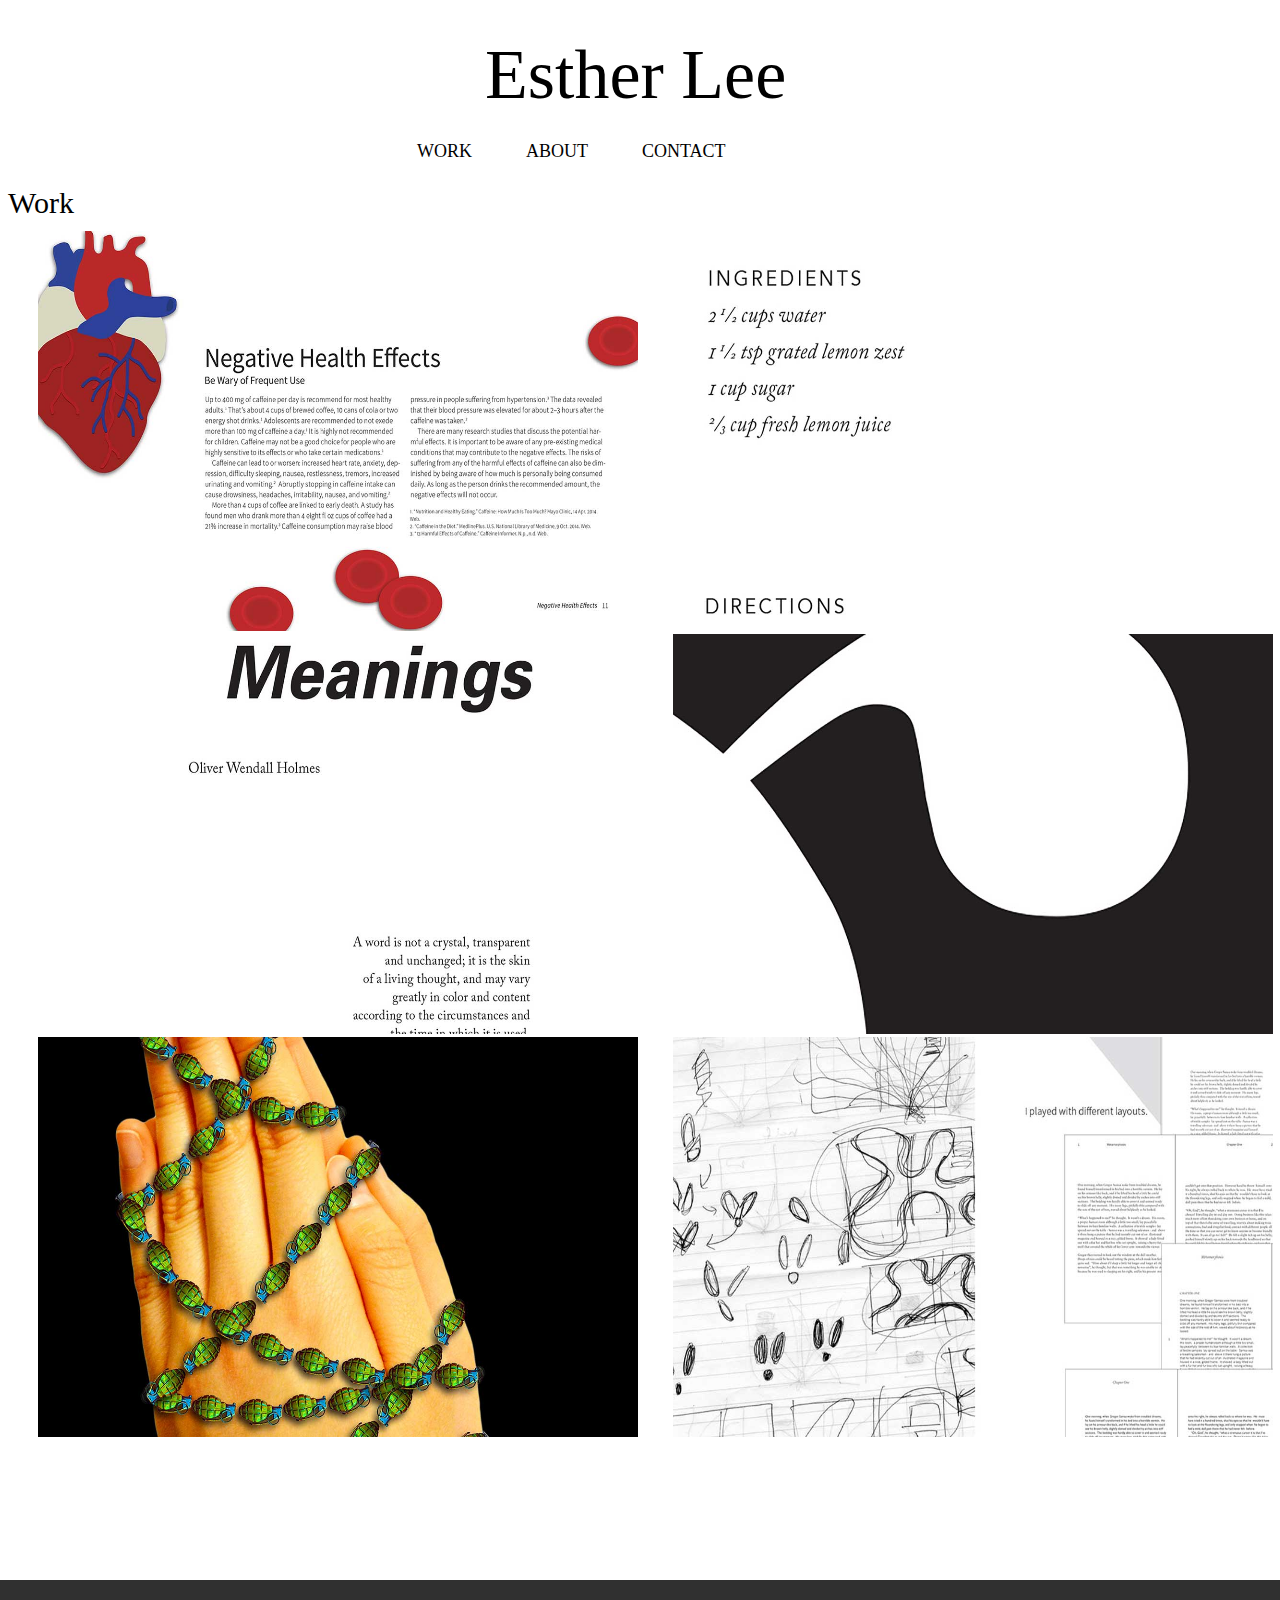
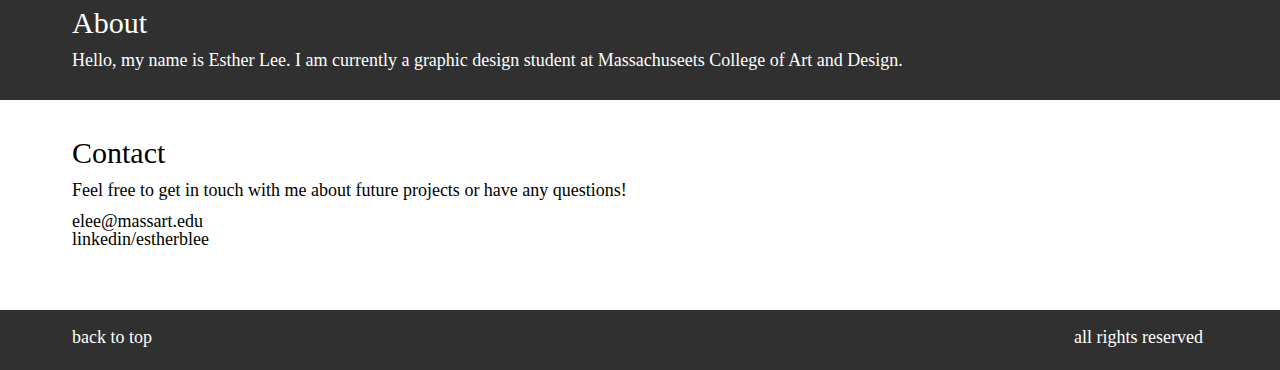
==== final/index.html @ a5c0fff5 "smooth scroll" ====
<!DOCTYPE html>
<html>
  <head>
      <title>Esther Lee</title>
      <link rel="stylesheet" type='text/css' href="style.css" />

<script src="smooth/lib/jquery/jquery.js"></script>
<script src="smooth/src/jquery.smooth-scroll.js"></script>

  <script>
    $(document).ready(function() {

      $('ul.mainnav a').smoothScroll();

      $('p.subnav a').click(function(event) {
        event.preventDefault();
        var link = this;
        $.smoothScroll({
          scrollTarget: link.hash
        });
      });

      $('#change-speed').on('click', function() {
        var $p1 = $('ul.mainnav a').first(),
            p1Opts = $p1.smoothScroll('options') || {};

        p1Opts.speed = p1Opts.speed === 1400 ? 400 : 1400;
        $p1.smoothScroll('options', p1Opts);
      });

      $('button.scrollsomething').click(function() {
        $.smoothScroll({
          scrollElement: $('div.scrollme'),
          scrollTarget: '#findme'
        });
        return false;
      });
      $('button.scrollhorz').click(function() {
        $.smoothScroll({
          direction: 'left',
          scrollElement: $('div.scrollme'),
          scrollTarget: '.horiz'
        });
        return false;
      });

    });

  </script>

  </head>
  <body>
	  <header>
		  Esther Lee
	  </header>
		  

	<div id="menu">
		<nav>
 	   		<ul class="mainnav">
   		 		<li><a href="#work">work</a></li>
    			<li><a href="#about">about</a></li>
   			 	<li><a href="#contact">contact</a></li>
 		    </ul>
	    </nav>
	</div>
	
	<div id="work">
       <h1>
  			Work
   	   </h1>
	  	 <p>
	   		 <img src="work/booklet.jpg" alt="booklet">
			 <img src="work/recipe.jpg" alt="recipe">
	   		 <img src="work/hierarchy.jpg" alt="hierarchy">
			 <img src="work/letterform.jpg" alt="letterform">
	   		 <img src="work/opposites.jpg" alt="opposites">
			 <img src="work/process.jpg" alt="process">
	   	 </p>
	</div>

	<div id="about">
	  <div id="aboutstuff">
       <h1>
 			About
  	   </h1>
  	  		<p>Hello, my name is Esther Lee. I am currently a graphic design student at Massachuseets College of Art and Design. 
  		   </p>
      </div>   
	</div>


    
	<div id="contact">
		<div id="contactstuff">
			<h1> Contact </h1>
				<p>Feel free to get in touch with me about future projects or have any questions! </p>
				<p>  <a href="mailto:elee@massart.edu">elee@massart.edu</a> <br>
				 <a href="http://www.linkedin.com/in/estherblee">linkedin/estherblee</a>
				</p>
		</div>		
	</div>
		

	

<footer>
	<div id="top">
		<p>back to top</p>
	</div>
	<div id="rights">
		<p>all rights reserved</p>
	</div>
</footer>

  </body>
</html>
---- final/style.css ----
/* Meyer Reset */
/* http://meyerweb.com/eric/tools/css/reset/ 
   v2.0 | 20110126
   License: none (public domain)
*/

html, body, div, span, applet, object, iframe,
h1, h2, h3, h4, h5, h6, p, blockquote, pre,
a, abbr, acronym, address, big, cite, code,
del, dfn, em, img, ins, kbd, q, s, samp,
small, strike, strong, sub, sup, tt, var,
b, u, i, center,
dl, dt, dd, ol, ul, li,
fieldset, form, label, legend,
table, caption, tbody, tfoot, thead, tr, th, td,
article, aside, canvas, details, embed, 
figure, figcaption, footer, header, hgroup, 
menu, nav, output, ruby, section, summary,
time, mark, audio, video {
	margin: 0;
	padding: 0;
	border: 0;
	font-size: 100%;
	font: inherit;
	vertical-align: baseline;
}
/* HTML5 display-role reset for older browsers */
article, aside, details, figcaption, figure, 
footer, header, hgroup, menu, nav, section {
	display: block;
}
body {
	line-height: 1;
}
ol, ul {
	list-style: none;
}
blockquote, q {
	quotes: none;
}
blockquote:before, blockquote:after,
q:before, q:after {
	content: '';
	content: none;
}
table {
	border-collapse: collapse;
	border-spacing: 0;
}

/* -----------------END RESET---------------- */








body {
	width:100%;
}

header {
	width:310px;
    margin:0 auto;
	padding:40px 10px 10px 10px;
	font-size:70px;

}

nav {
    margin:0 auto;	
    padding:10px;
	height:40px;   
	width:500px;

	
}



#menu li {
    float:left;
    margin-left:20px;
	margin-right:20px;
	margin-top:5px;
	margin-bottom:5px;
    padding:7px;
    text-transform:uppercase;
    font-size:18px;

}  

#menu li:hover {  
    border: 1px solid #E0E0E0;  
    background: #F4F4F4;  

}

a {
	text-decoration: none;	
	color:#000000;
}


#work {
	overflow:hidden;
	width: 1300px;
	height:1400px;
	display:block;
    margin:0 auto;

}


#work img {
	width: 600px;
	height: 400px;
	margin-left:30px;
}

img:hover {
    opacity: .5;
}

#about {
	width:100%;
	height:110px;
	padding:5px;
	background-color:#303030;
	color:white;
}

#aboutstuff {
	position:absolute;
	top:1600px;
	left:5%;
}

#contact {
	padding:5px;
	width:100%;
	height:200px;
}

#contactstuff {
	position:absolute;
	top:1730px;
	left:5%;
}

h1 {
	font-size:30px;
	margin:3px;
	padding:5px;
}

p {
	margin:3px;
	padding:5px;
	font-size:18px;
}

footer {
	width: 100%;
	height:50px;
	padding:5px;
	background-color:#303030;
	color:white;
	font-size:14px;
}

#top {
	height:35px;
	width:100px;
	position:absolute;
	top:1920px;
	left:5%;
	
}

#rights {
	height:35px;
	width:150px;
	position:absolute;
	top:1920px;
	right:5%;
	
}
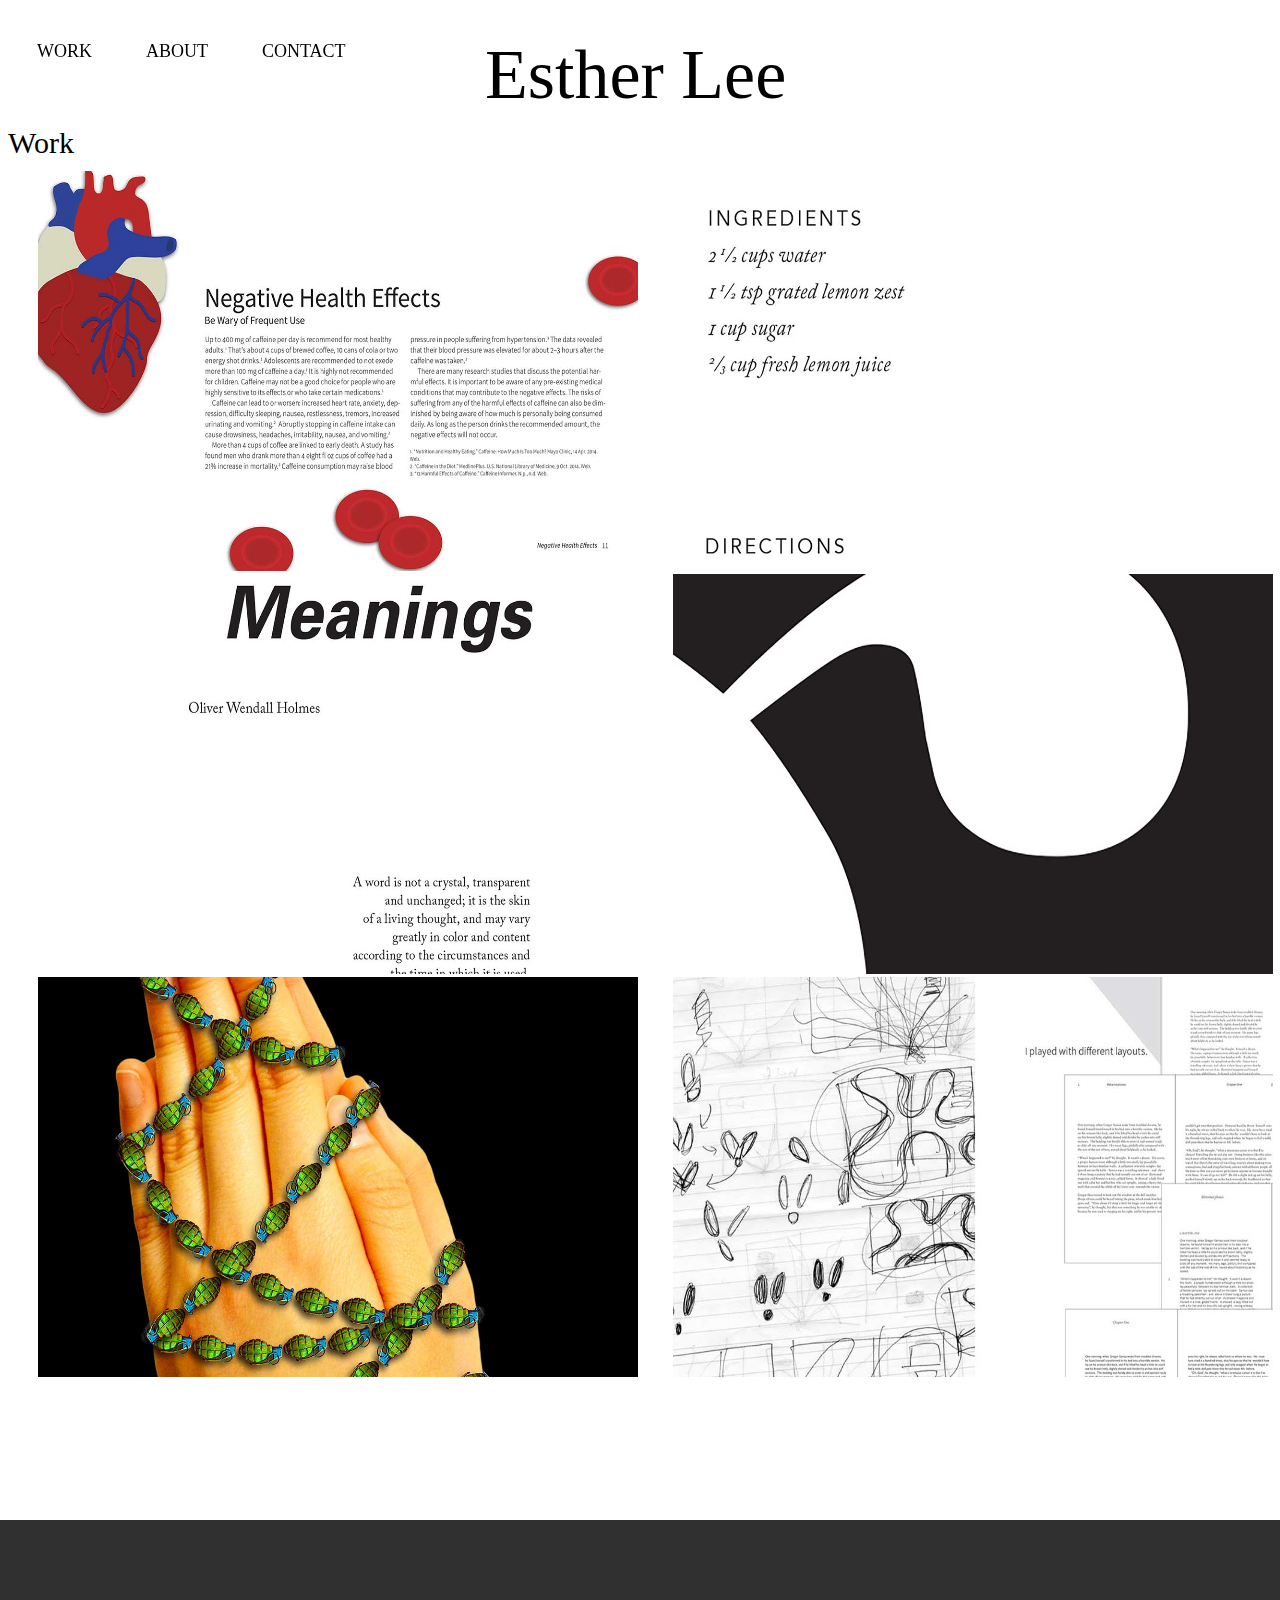
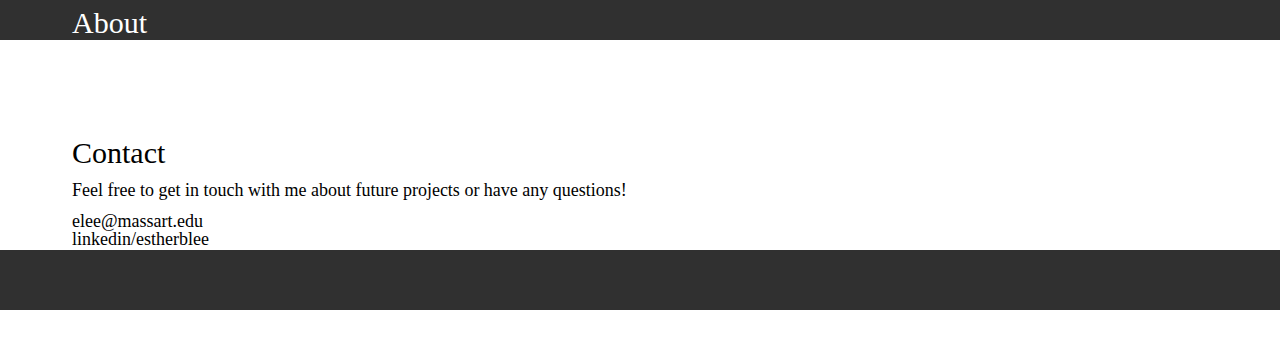
==== commit beebd5f7: "nav" ====
--- a/final/index.html
+++ b/final/index.html
@@ -105,11 +105,8 @@
 	
 
 <footer>
-	<div id="top">
-		<p>back to top</p>
-	</div>
 	<div id="rights">
-		<p>all rights reserved</p>
+		<p> &#0169; Esther Lee 2014 | All Rights Reserved</p>
 	</div>
 </footer>
 
--- a/final/style.css
+++ b/final/style.css
@@ -72,6 +72,8 @@
 }
 
 nav {
+	position:fixed;
+	top:20px;
     margin:0 auto;	
     padding:10px;
 	height:40px;   
@@ -80,9 +82,17 @@
 	
 }
 
+#menu:hover {  
+    border: 1px solid #E0E0E0;  
+    background: #F4F4F4;  
 
+}
 
-#menu li {
+ul{
+    margin:0 auto;
+}
+
+li {
     float:left;
     margin-left:20px;
 	margin-right:20px;
@@ -91,6 +101,7 @@
     padding:7px;
     text-transform:uppercase;
     font-size:18px;
+
 
 }  
 
@@ -170,24 +181,16 @@
 	padding:5px;
 	background-color:#303030;
 	color:white;
-	font-size:14px;
 }
 
-#top {
+
+#rights {
 	height:35px;
-	width:100px;
+	width:350px;
 	position:absolute;
 	top:1920px;
 	left:5%;
+	font-size:9px;
 	
 }
 
-#rights {
-	height:35px;
-	width:150px;
-	position:absolute;
-	top:1920px;
-	right:5%;
-	
-}
-
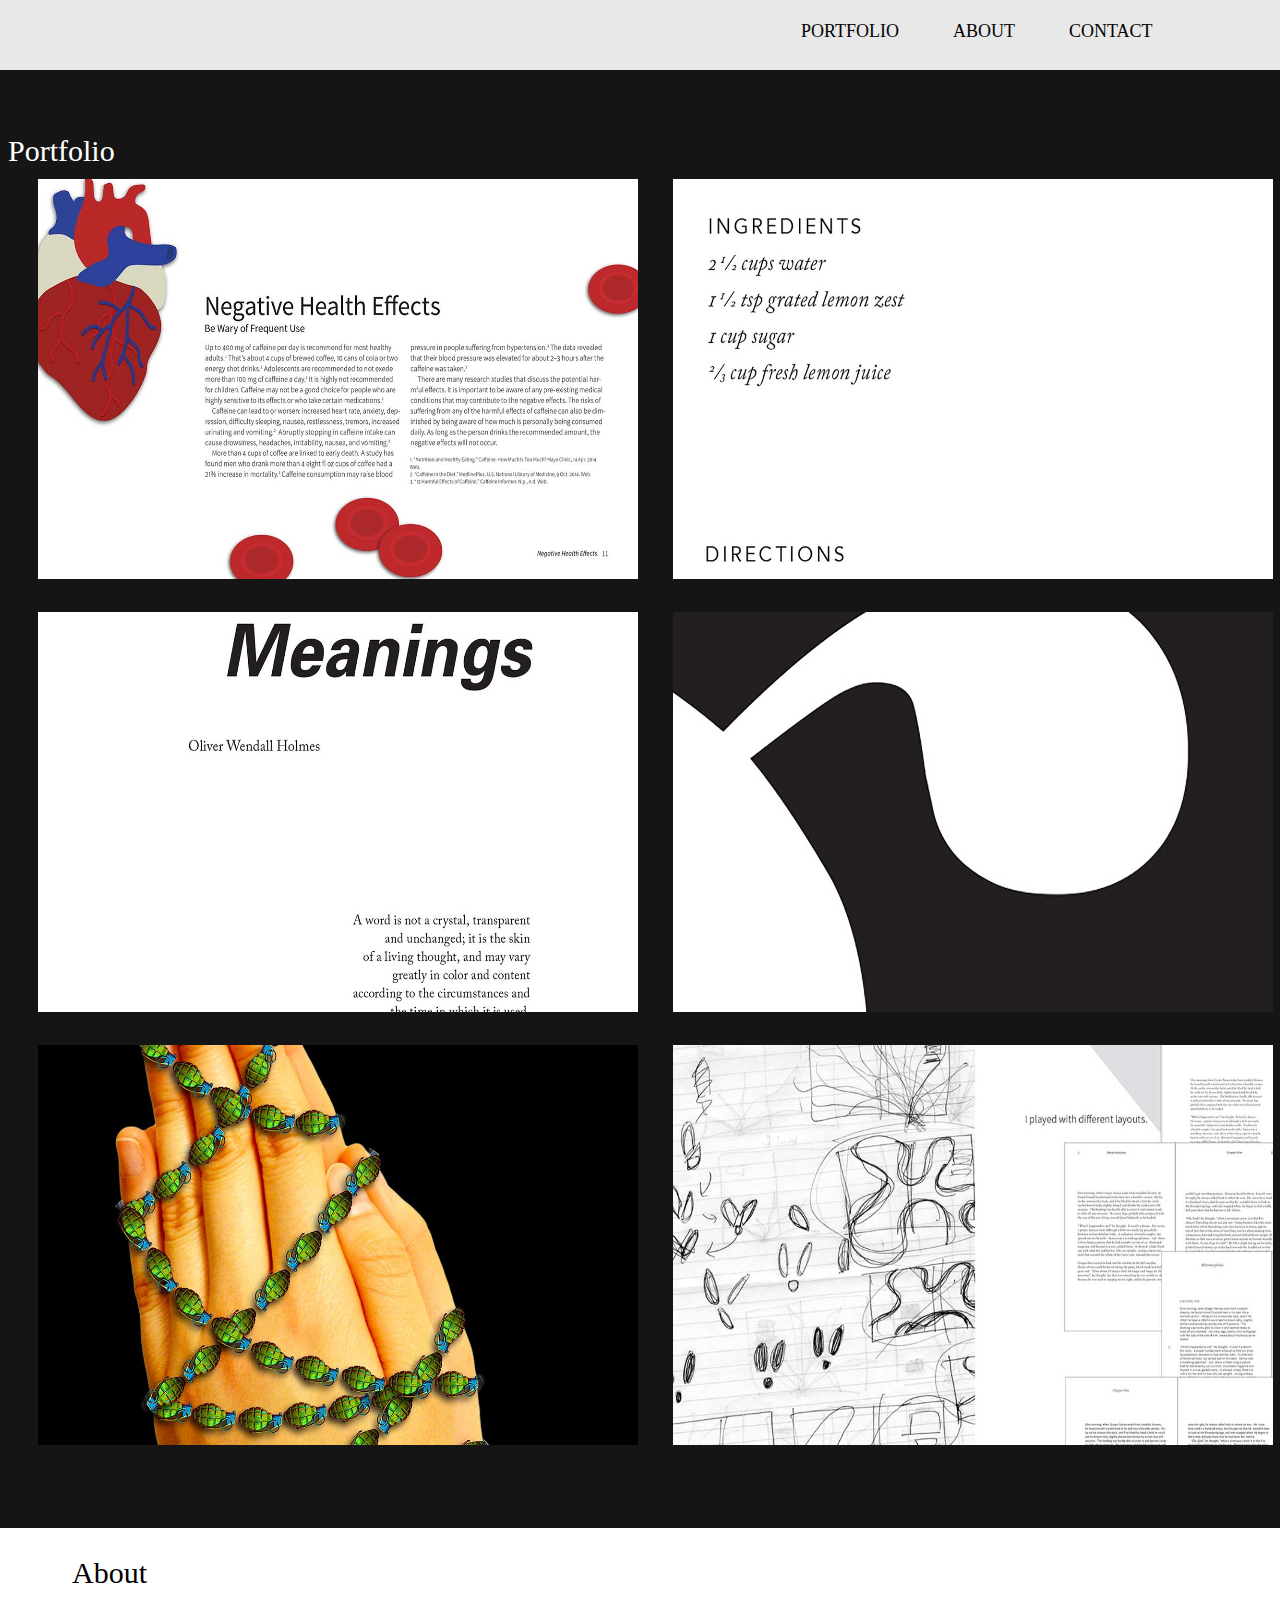
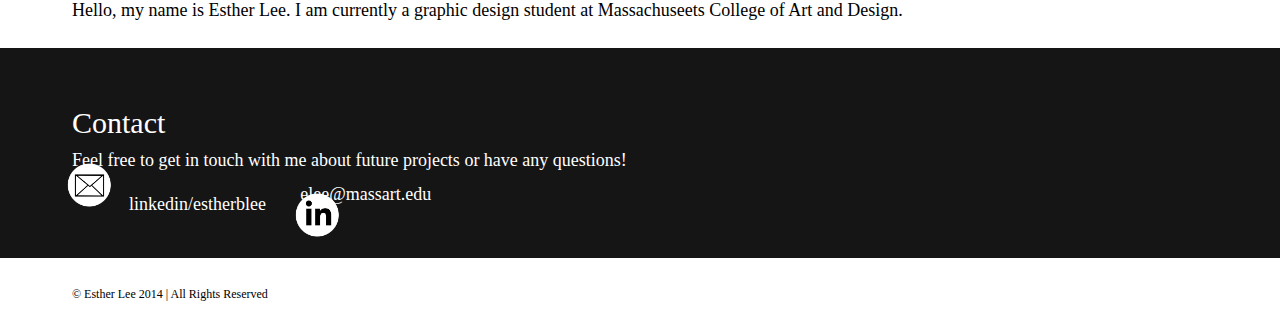
==== commit 7d215ad6: "hover js" ====
--- a/final/index.html
+++ b/final/index.html
@@ -48,36 +48,40 @@
 
   </script>
 
+
+<script src="hover/js/modernizr.custom.js"></script>
+<script src="hover/js/toucheffects.js"></script>
+
+
   </head>
   <body>
-	  <header>
-		  Esther Lee
-	  </header>
 		  
 
 	<div id="menu">
 		<nav>
  	   		<ul class="mainnav">
-   		 		<li><a href="#work">work</a></li>
+   		 		<li><a href="#work">portfolio</a></li>
     			<li><a href="#about">about</a></li>
-   			 	<li><a href="#contact">contact</a></li>
+   		 		<li><a href="#contact">contact</a></li>
  		    </ul>
 	    </nav>
 	</div>
-	
-	<div id="work">
-       <h1>
-  			Work
-   	   </h1>
-	  	 <p>
-	   		 <img src="work/booklet.jpg" alt="booklet">
-			 <img src="work/recipe.jpg" alt="recipe">
-	   		 <img src="work/hierarchy.jpg" alt="hierarchy">
-			 <img src="work/letterform.jpg" alt="letterform">
-	   		 <img src="work/opposites.jpg" alt="opposites">
-			 <img src="work/process.jpg" alt="process">
-	   	 </p>
-	</div>
+
+	<div id"container">
+		<div id="work">
+   		 <h1>
+  			Portfolio
+   	 	  </h1>
+			 <p>
+				 <img src="work/booklet.jpg" alt="booklet">
+				 <img src="work/recipe.jpg" alt="recipe">
+				 <img src="work/hierarchy.jpg" alt="hierarchy">
+				 <img src="work/letterform.jpg" alt="letterform">
+				 <img src="work/opposites.jpg" alt="opposites">
+				 <img src="work/process.jpg" alt="process">
+			 </p>
+		 </div>
+	 </div>
 
 	<div id="about">
 	  <div id="aboutstuff">
@@ -94,10 +98,23 @@
 	<div id="contact">
 		<div id="contactstuff">
 			<h1> Contact </h1>
-				<p>Feel free to get in touch with me about future projects or have any questions! </p>
-				<p>  <a href="mailto:elee@massart.edu">elee@massart.edu</a> <br>
-				 <a href="http://www.linkedin.com/in/estherblee">linkedin/estherblee</a>
-				</p>
+					<p>Feel free to get in touch with me about future projects or have any questions! </p>
+			
+				<section id="emailicon">
+					<img src="icons/email.png" alt="email">
+				</section>
+				
+				<section id="linkicon">
+					<img src="icons/linked.png" alt="linked">
+			    </section>
+			
+					<section id="otherinfo">
+						<p>  <a href="mailto:elee@massart.edu">elee@massart.edu</a></p>
+					</section>		
+				
+					<section id="info">		
+				    	 <p><a href="http://www.linkedin.com/in/estherblee">linkedin/estherblee</a></p>	 
+					</section>
 		</div>		
 	</div>
 		
--- a/final/style.css
+++ b/final/style.css
@@ -60,37 +60,66 @@
 
 
 body {
-	width:100%;
-}
-
-header {
-	width:310px;
-    margin:0 auto;
-	padding:40px 10px 10px 10px;
-	font-size:70px;
-
-}
+	background-color: #151515;
+	width:100%;
+	overflow-x:hidden;
+
+}
+
+h1 {
+	font-size:30px;
+	margin:3px;
+	padding:5px;
+	color: #FFFFFF;
+}
+
+p {
+	margin:3px;
+	padding:5px;
+	font-size:18px;
+	color: #FFFFFF;
+}
+
+footer {
+	width: 100%;
+	height:50px;
+	padding:5px;
+	background-color: #FFFFFF;
+	
+}
+
+
+a {
+	text-decoration: none;	
+	color: #FFFFFF;
+}
+
+
+
+
+#menu {
+	background-color: #FFFFFF;
+	position:fixed;
+	width:100%;
+	height:50px;
+	margin:0 auto;
+	padding:10px;
+	top:0px;
+	opacity: .9;
+
+}
+
+
 
 nav {
-	position:fixed;
-	top:20px;
-    margin:0 auto;	
-    padding:10px;
 	height:40px;   
 	width:500px;
-
+	position:absolute;
+	right:2%;	
 	
 }
 
-#menu:hover {  
-    border: 1px solid #E0E0E0;  
-    background: #F4F4F4;  
-
-}
-
-ul{
-    margin:0 auto;
-}
+
 
 li {
     float:left;
@@ -111,11 +140,9 @@
 
 }
 
-a {
-	text-decoration: none;	
-	color:#000000;
-}
-
+#menu a {
+	color: #000000;
+}
 
 #work {
 	overflow:hidden;
@@ -123,6 +150,7 @@
 	height:1400px;
 	display:block;
     margin:0 auto;
+	padding-top:10%;
 
 }
 
@@ -131,23 +159,31 @@
 	width: 600px;
 	height: 400px;
 	margin-left:30px;
-}
-
-img:hover {
-    opacity: .5;
-}
+	margin-bottom:30px;
+}
+
+
 
 #about {
 	width:100%;
 	height:110px;
 	padding:5px;
-	background-color:#303030;
-	color:white;
+	background-color: #FFFFFF;
+
+}
+
+#about p {
+	color: #000000;
+}
+
+
+#about h1 {
+	color: #000000;
 }
 
 #aboutstuff {
 	position:absolute;
-	top:1600px;
+	top:1550px;
 	left:5%;
 }
 
@@ -157,30 +193,48 @@
 	height:200px;
 }
 
+
 #contactstuff {
 	position:absolute;
-	top:1730px;
+	top:1700px;
 	left:5%;
 }
 
-h1 {
-	font-size:30px;
-	margin:3px;
-	padding:5px;
-}
-
-p {
-	margin:3px;
-	padding:5px;
-	font-size:18px;
-}
-
-footer {
-	width: 100%;
-	height:50px;
-	padding:5px;
-	background-color:#303030;
-	color:white;
+
+#info{
+	position:absolute;
+	width:300px;
+	left:10%;
+	top:87px;
+	
+}
+
+
+#otherinfo{
+	position:absolute;
+	width:300px;
+	left:40%;
+}
+
+#emailicon img{
+	width:50px;
+	height:50px;
+	position:absolute;
+	top:60px;
+}
+
+
+#linkicon img{
+	width:50px;
+	height:50px;
+	position:absolute;
+	left:40%;
+	top:90px;
+}
+
+#rights p {
+	color: #000000;
+	font-size:12px;
 }
 
 
@@ -188,9 +242,8 @@
 	height:35px;
 	width:350px;
 	position:absolute;
-	top:1920px;
+	top:1995px;
 	left:5%;
-	font-size:9px;
-	
-}
-
+	top:1880px;
+}
+
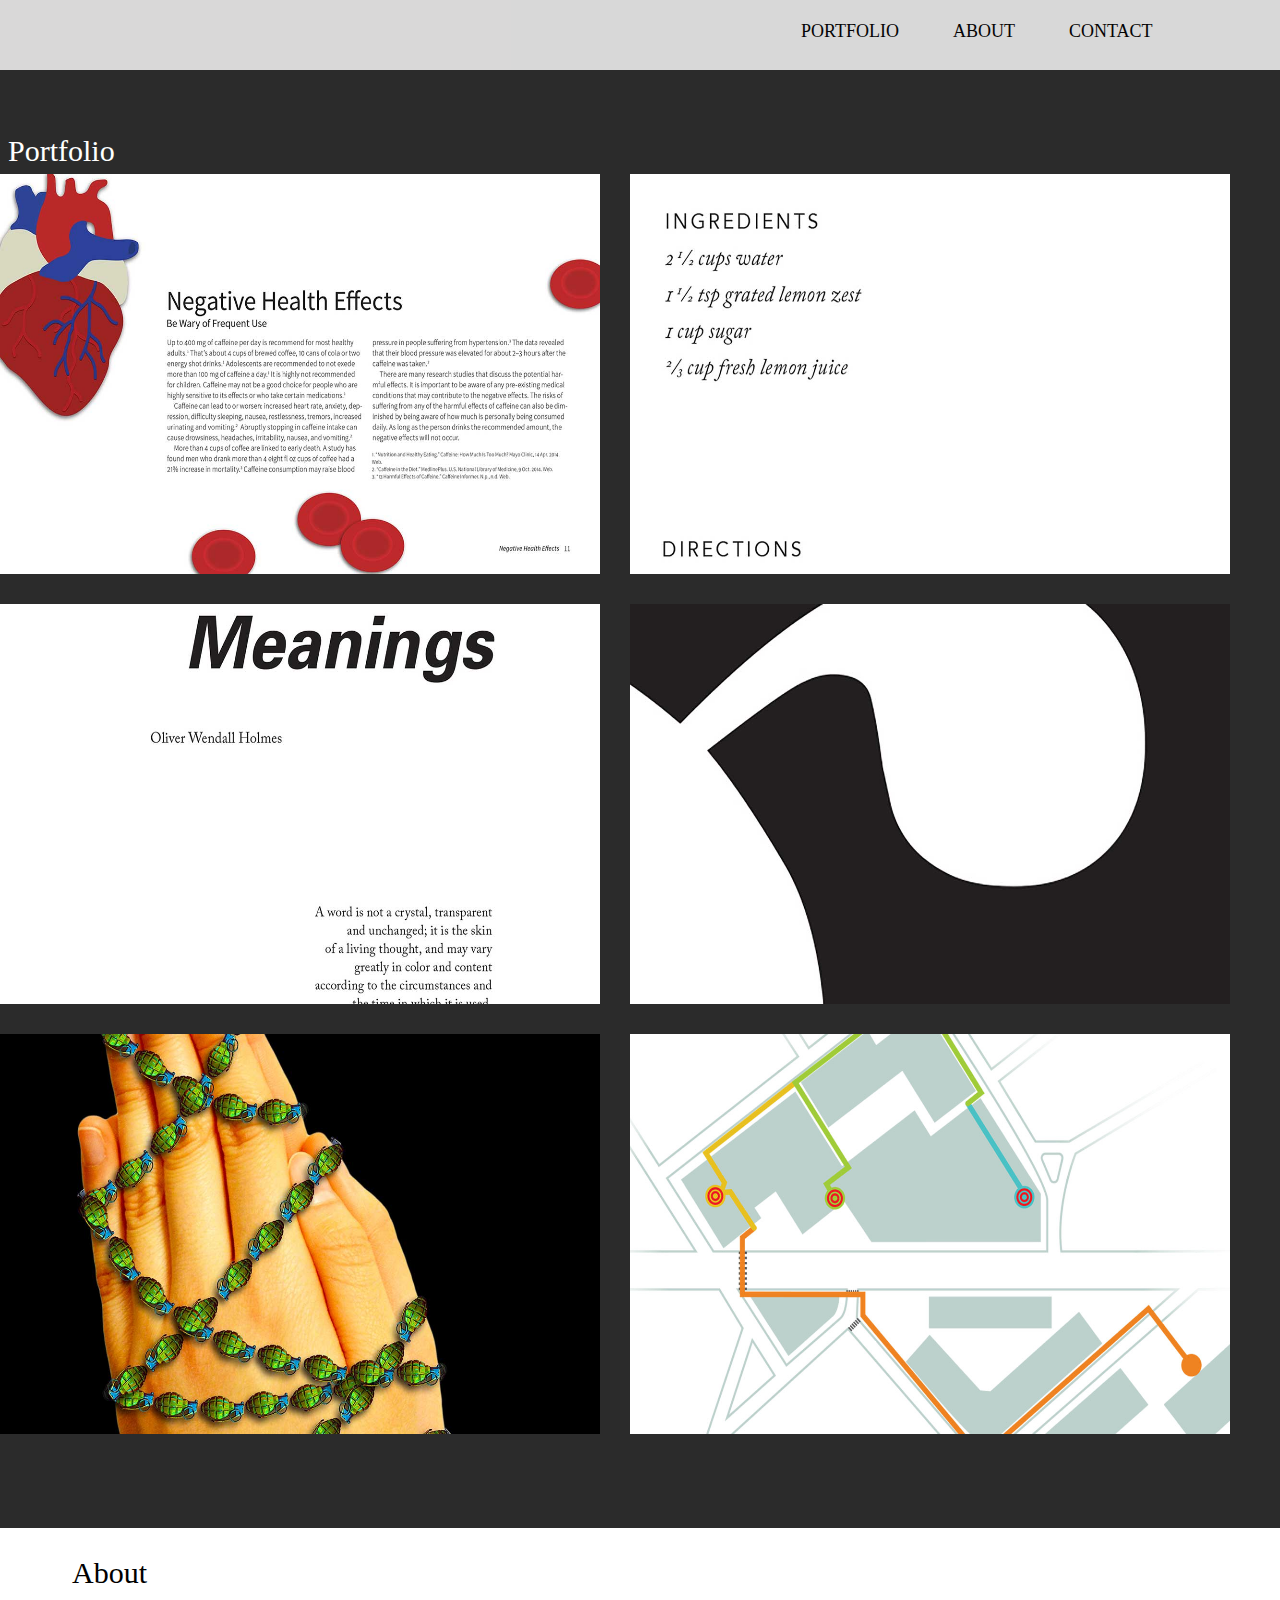
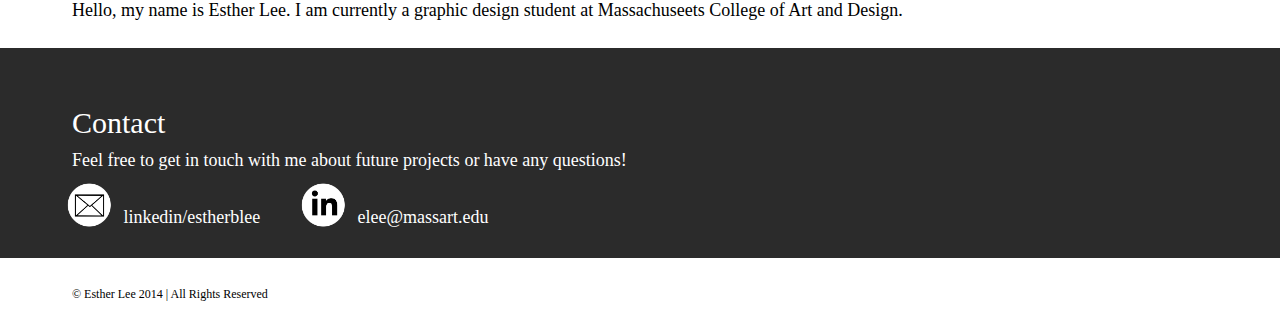
==== commit d99559a1: "no js hover" ====
--- a/final/index.html
+++ b/final/index.html
@@ -49,8 +49,6 @@
   </script>
 
 
-<script src="hover/js/modernizr.custom.js"></script>
-<script src="hover/js/toucheffects.js"></script>
 
 
   </head>
@@ -67,21 +65,26 @@
 	    </nav>
 	</div>
 
-	<div id"container">
-		<div id="work">
-   		 <h1>
-  			Portfolio
-   	 	  </h1>
-			 <p>
-				 <img src="work/booklet.jpg" alt="booklet">
-				 <img src="work/recipe.jpg" alt="recipe">
-				 <img src="work/hierarchy.jpg" alt="hierarchy">
-				 <img src="work/letterform.jpg" alt="letterform">
-				 <img src="work/opposites.jpg" alt="opposites">
-				 <img src="work/process.jpg" alt="process">
-			 </p>
-		 </div>
-	 </div>
+
+
+<div class="work">
+   	 <h1>
+  		Portfolio
+   	  </h1>
+	  
+
+		  <div class="outer">
+  			<img src="work/booklet.jpg" alt="booklet">
+  			<img src="work/recipe.jpg" alt="recipe">
+  			<img src="work/hierarchy.jpg" alt="hierarchy">
+  			<img src="work/letterform.jpg" alt="letterform">
+  			<img src="work/opposites.jpg" alt="opposites">
+  			 <img src="work/map.jpg" alt="map">
+		  </div>
+	  
+
+ </div>
+
 
 	<div id="about">
 	  <div id="aboutstuff">
--- a/final/style.css
+++ b/final/style.css
@@ -60,7 +60,7 @@
 
 
 body {
-	background-color: #151515;
+	background-color: #2B2B2B;
 	width:100%;
 	overflow-x:hidden;
 
@@ -98,7 +98,7 @@
 
 
 #menu {
-	background-color: #FFFFFF;
+	background-color: #ECEBEB;
 	position:fixed;
 	width:100%;
 	height:50px;
@@ -144,7 +144,9 @@
 	color: #000000;
 }
 
-#work {
+
+
+.work {
 	overflow:hidden;
 	width: 1300px;
 	height:1400px;
@@ -155,13 +157,6 @@
 }
 
 
-#work img {
-	width: 600px;
-	height: 400px;
-	margin-left:30px;
-	margin-bottom:30px;
-}
-
 
 
 #about {
@@ -204,8 +199,8 @@
 #info{
 	position:absolute;
 	width:300px;
-	left:10%;
-	top:87px;
+	left:9%;
+	top:100px;
 	
 }
 
@@ -213,14 +208,15 @@
 #otherinfo{
 	position:absolute;
 	width:300px;
-	left:40%;
+	left:50%;
+	top:100px;
 }
 
 #emailicon img{
 	width:50px;
 	height:50px;
 	position:absolute;
-	top:60px;
+	top:80px;
 }
 
 
@@ -228,8 +224,8 @@
 	width:50px;
 	height:50px;
 	position:absolute;
-	left:40%;
-	top:90px;
+	left:41%;
+	top:80px;
 }
 
 #rights p {
@@ -247,3 +243,20 @@
 	top:1880px;
 }
 
+
+
+
+.outer {
+	width:100%;
+	height:100%;
+    overflow:hidden;
+}
+
+.outer img {
+	width: 600px;
+	height: 400px;
+	margin: 0px 30px 30px 0px;
+	float:left;
+}
+
+
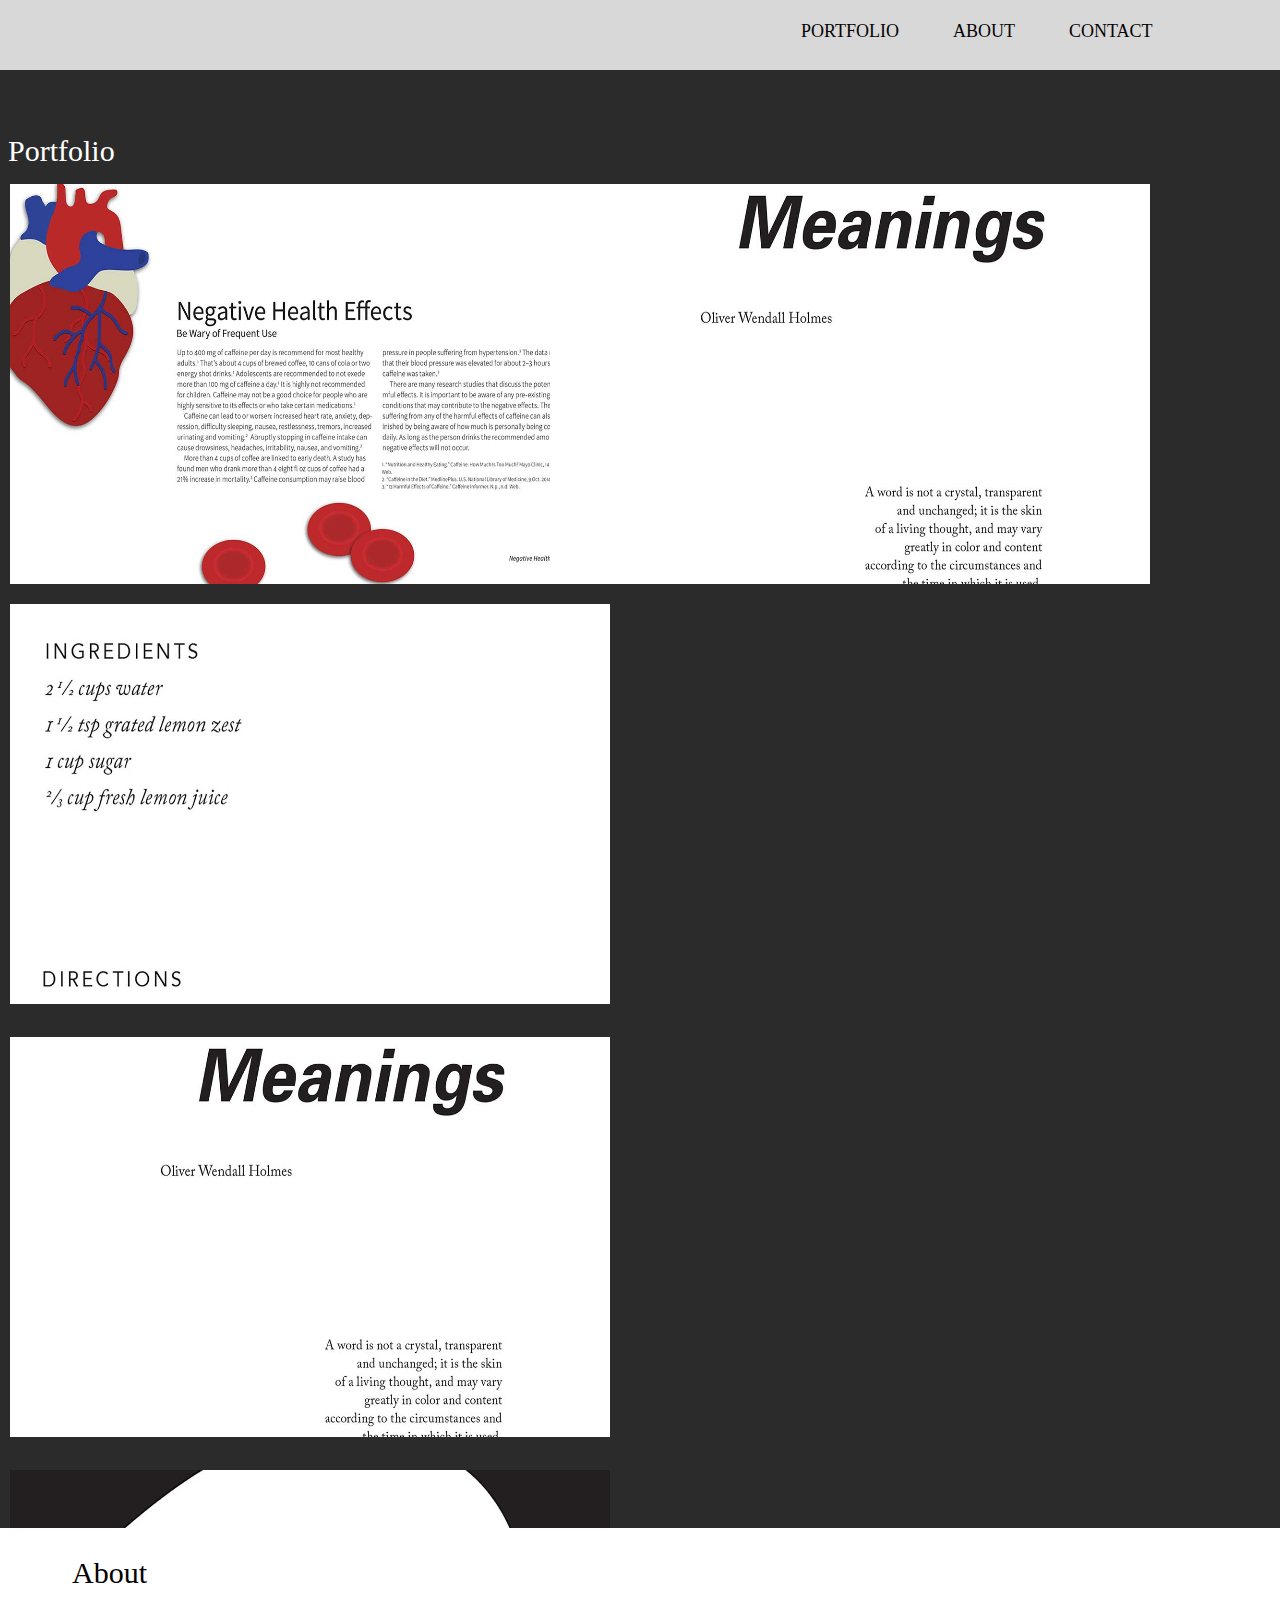
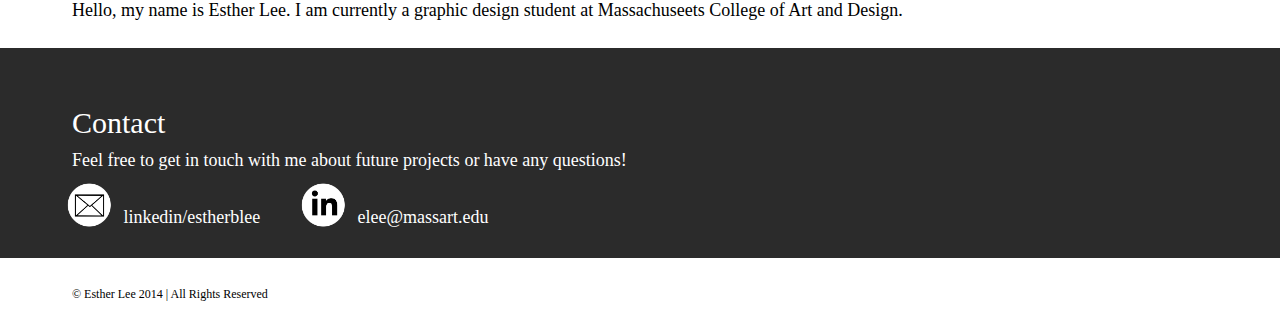
==== commit 3377fa1f: "redid cats and dogs and js hover" ====
--- a/final/index.html
+++ b/final/index.html
@@ -50,7 +50,6 @@
 
 
 
-
   </head>
   <body>
 		  
@@ -68,22 +67,40 @@
 
 
 <div class="work">
-   	 <h1>
+	<h1>
   		Portfolio
-   	  </h1>
-	  
-
-		  <div class="outer">
-  			<img src="work/booklet.jpg" alt="booklet">
-  			<img src="work/recipe.jpg" alt="recipe">
+   	</h1>
+	  <div class="outer">
+		
+		<img class="d1" src="work/booklet.jpg" alt="booklet">
+		<div class="contenthover">
+		    <h2>Ten Things You Should Know About Caffeine</h2>
+		    <p>Accordian style book </p>
+		    <p><a href="#" class="mybutton">More Info</a></p>
+		</div>
+	</div>	
+		
+	<div class="outer">	
+		<img class="d1" src="work/hierarchy.jpg" alt="hierarchy">
+		<div class="contenthover">
+		    <h2>Ten Things You Should Know About Caffeine</h2>
+		    <p>Accordian style book </p>
+		    <p><a href="#" class="mybutton">More Info</a></p>
+		</div>
+	</div>
+  	
+		<div class="outer">	
+		<img src="work/recipe.jpg" alt="recipe">
+	   	   
   			<img src="work/hierarchy.jpg" alt="hierarchy">
   			<img src="work/letterform.jpg" alt="letterform">
   			<img src="work/opposites.jpg" alt="opposites">
   			 <img src="work/map.jpg" alt="map">
-		  </div>
+		 </div>
+	
 	  
 
- </div>
+</div>
 
 
 	<div id="about">
@@ -122,13 +139,22 @@
 	</div>
 		
 
-	
-
 <footer>
 	<div id="rights">
 		<p> &#0169; Esther Lee 2014 | All Rights Reserved</p>
 	</div>
 </footer>
 
+
+<script src="http://ajax.googleapis.com/ajax/libs/jquery/1.10.2/jquery.min.js"></script> 
+<script src="hover/jquery.contenthover.js"></script> 
+<script>
+$('.d1').contenthover({
+    overlay_background:'#000',
+    overlay_opacity:0.8
+});
+</script>
+
+
   </body>
 </html>
--- a/final/style.css
+++ b/final/style.css
@@ -247,16 +247,53 @@
 
 
 .outer {
-	width:100%;
-	height:100%;
-    overflow:hidden;
+	width:40%;
+	float:left;
+	margin: 10px 10px;
 }
 
 .outer img {
 	width: 600px;
 	height: 400px;
 	margin: 0px 30px 30px 0px;
-	float:left;
-}
-
-
+	
+}
+
+
+
+.contenthover { 
+	padding:20px 20px 10px 20px;
+	color:#fff;
+
+ }
+
+.contenthover h2 {
+	color:#fff;
+	font-size:30px; 
+	margin:0 0 10px 0; 
+	line-height:1.4em; 
+	padding:0;
+
+}
+
+.contenthover a { 
+	color:#fff; 
+}
+
+.contenthover p { 
+	margin:0 0 10px 0; 
+	line-height:1.4em; 
+	padding:0; }
+
+.contenthover a.mybutton { 
+	display:block; 
+	float:left; 
+	padding:5px 10px; 
+	background:#3c9632; 
+	color:#fff; 
+	-moz-border-radius: 4px; 
+	-webkit-border-radius: 4px; 
+	border-radius: 4px; }
+	
+a.mybutton:hover { background:#34742d }
+
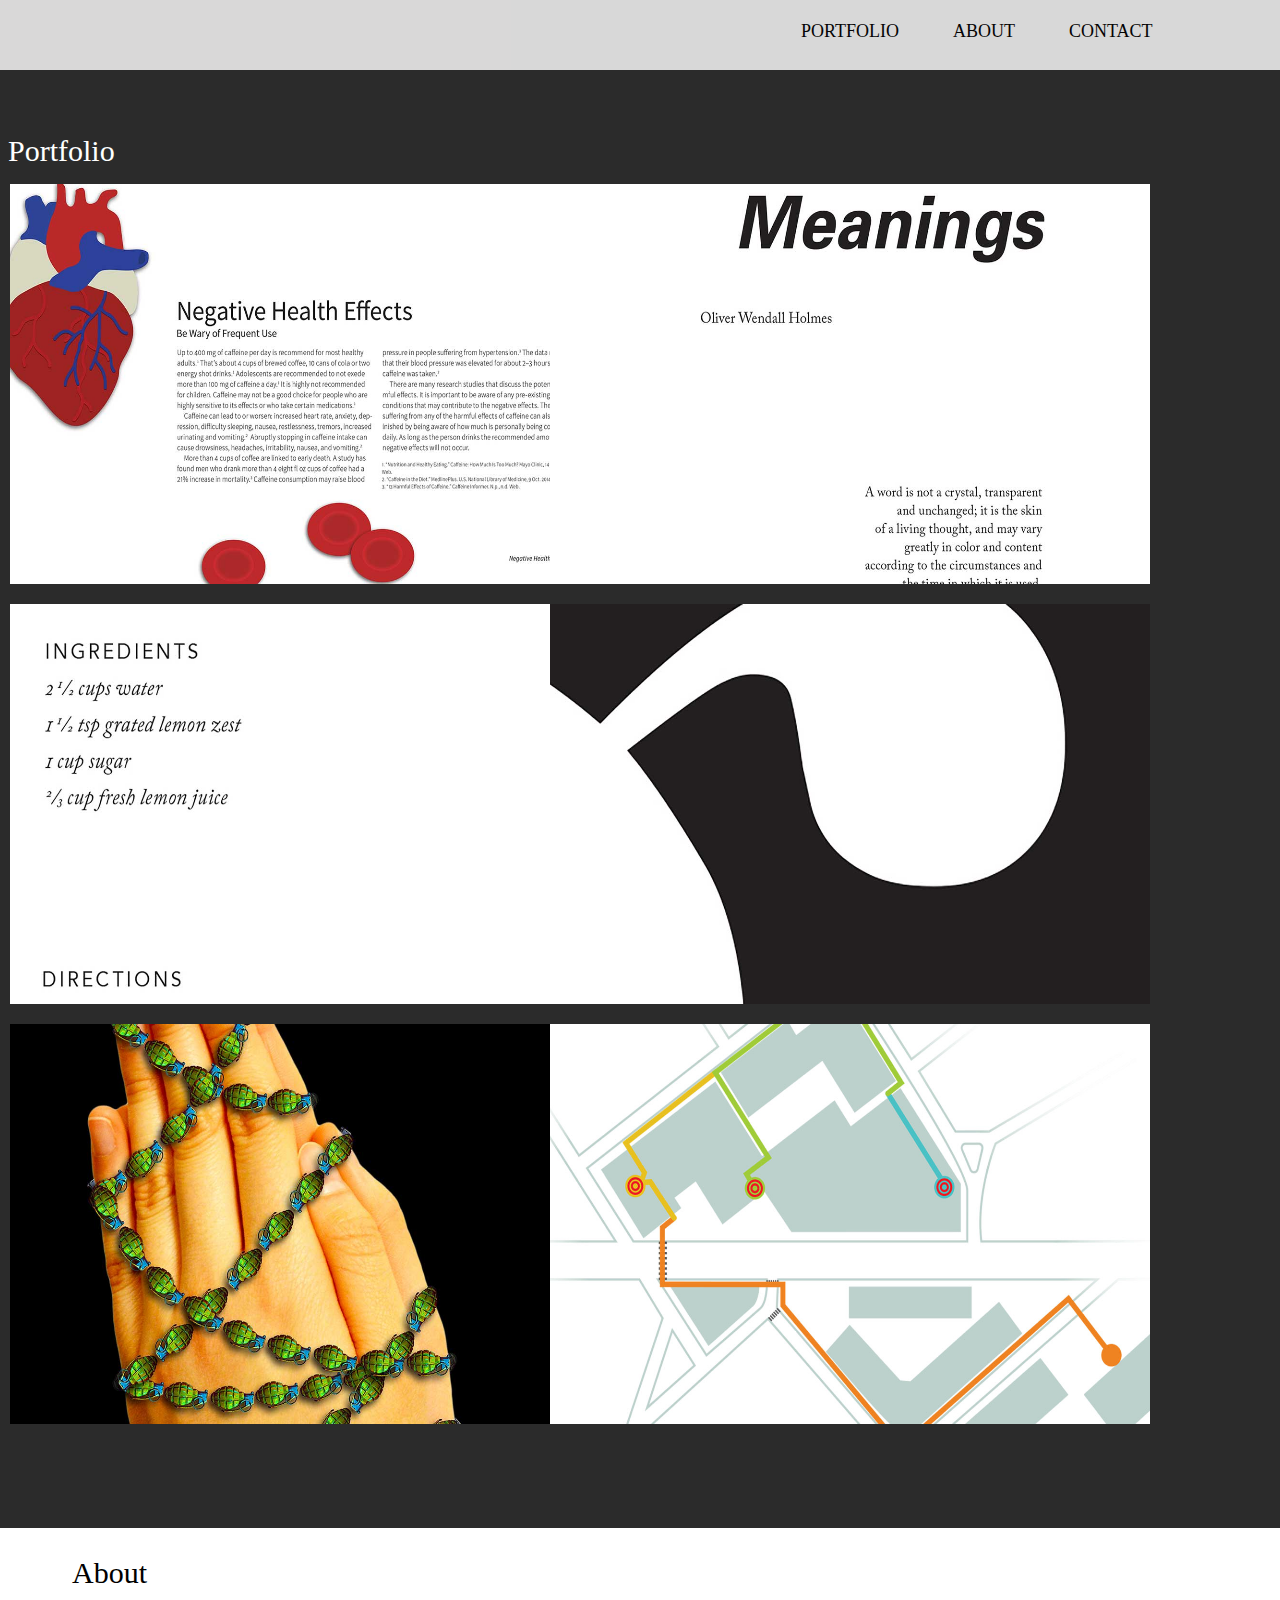
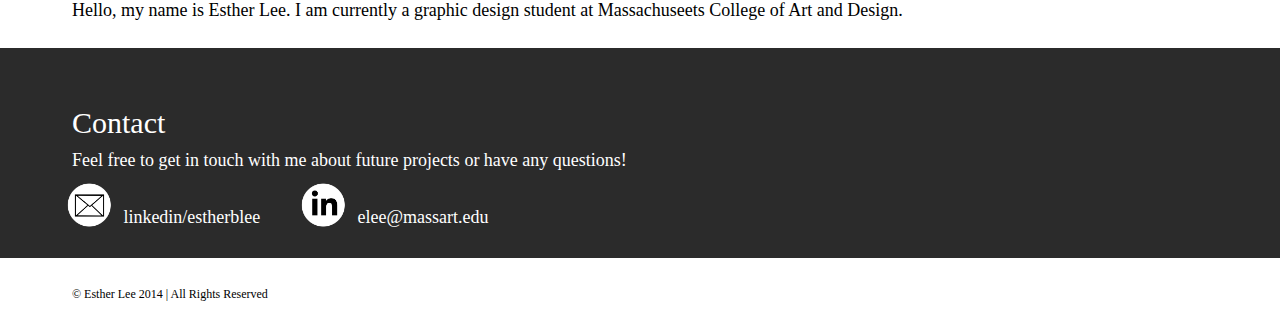
==== commit 701a8609: "refined cvdogs" ====
--- a/final/index.html
+++ b/final/index.html
@@ -83,20 +83,50 @@
 	<div class="outer">	
 		<img class="d1" src="work/hierarchy.jpg" alt="hierarchy">
 		<div class="contenthover">
-		    <h2>Ten Things You Should Know About Caffeine</h2>
-		    <p>Accordian style book </p>
+		    <h2>Hierarychy</h2>
+		    <p>Five Pages with Belly Band </p>
 		    <p><a href="#" class="mybutton">More Info</a></p>
 		</div>
 	</div>
   	
-		<div class="outer">	
-		<img src="work/recipe.jpg" alt="recipe">
-	   	   
-  			<img src="work/hierarchy.jpg" alt="hierarchy">
-  			<img src="work/letterform.jpg" alt="letterform">
-  			<img src="work/opposites.jpg" alt="opposites">
-  			 <img src="work/map.jpg" alt="map">
-		 </div>
+	<div class="outer">	
+		<img class="d1" src="work/recipe.jpg" alt="recipe">
+		<div class="contenthover">
+		    <h2>10 Lemon Recipes</h2>
+		    <p>Typographic Recipes</p>
+		    <p><a href="#" class="mybutton">More Info</a></p>
+		</div>
+	</div>       
+  			
+	<div class="outer">	
+		<img class="d1" src="work/letterform.jpg" alt="letterform">
+		<div class="contenthover">
+		    <h2>Combination Letterforms</h2>
+		    <p>Letterform exploration</p>
+		    <p><a href="#" class="mybutton">More Info</a></p>
+		</div>
+	</div>     			
+	
+	<div class="outer">	
+		<img class="d1" src="work/opposites.jpg" alt="opposites">
+		<div class="contenthover">
+		    <h2>Violent and Peaceful</h2>
+		    <p>Set of oppositie posters</p>
+		    <p><a href="#" class="mybutton">More Info</a></p>
+		</div>
+	</div> 			
+			
+			
+	<div class="outer">	
+		<img class="d1" src="work/map.jpg" alt="map">
+		<div class="contenthover">
+		    <h2>Violent and Peaceful</h2>
+		    <p>Set of oppositie posters</p>
+		    <p><a href="#" class="mybutton">More Info</a></p>
+		</div>
+	</div> 			
+						
+
 	
 	  
 
--- a/final/style.css
+++ b/final/style.css
@@ -255,7 +255,7 @@
 .outer img {
 	width: 600px;
 	height: 400px;
-	margin: 0px 30px 30px 0px;
+	margin: 0px 80px 50px 0px;
 	
 }
 
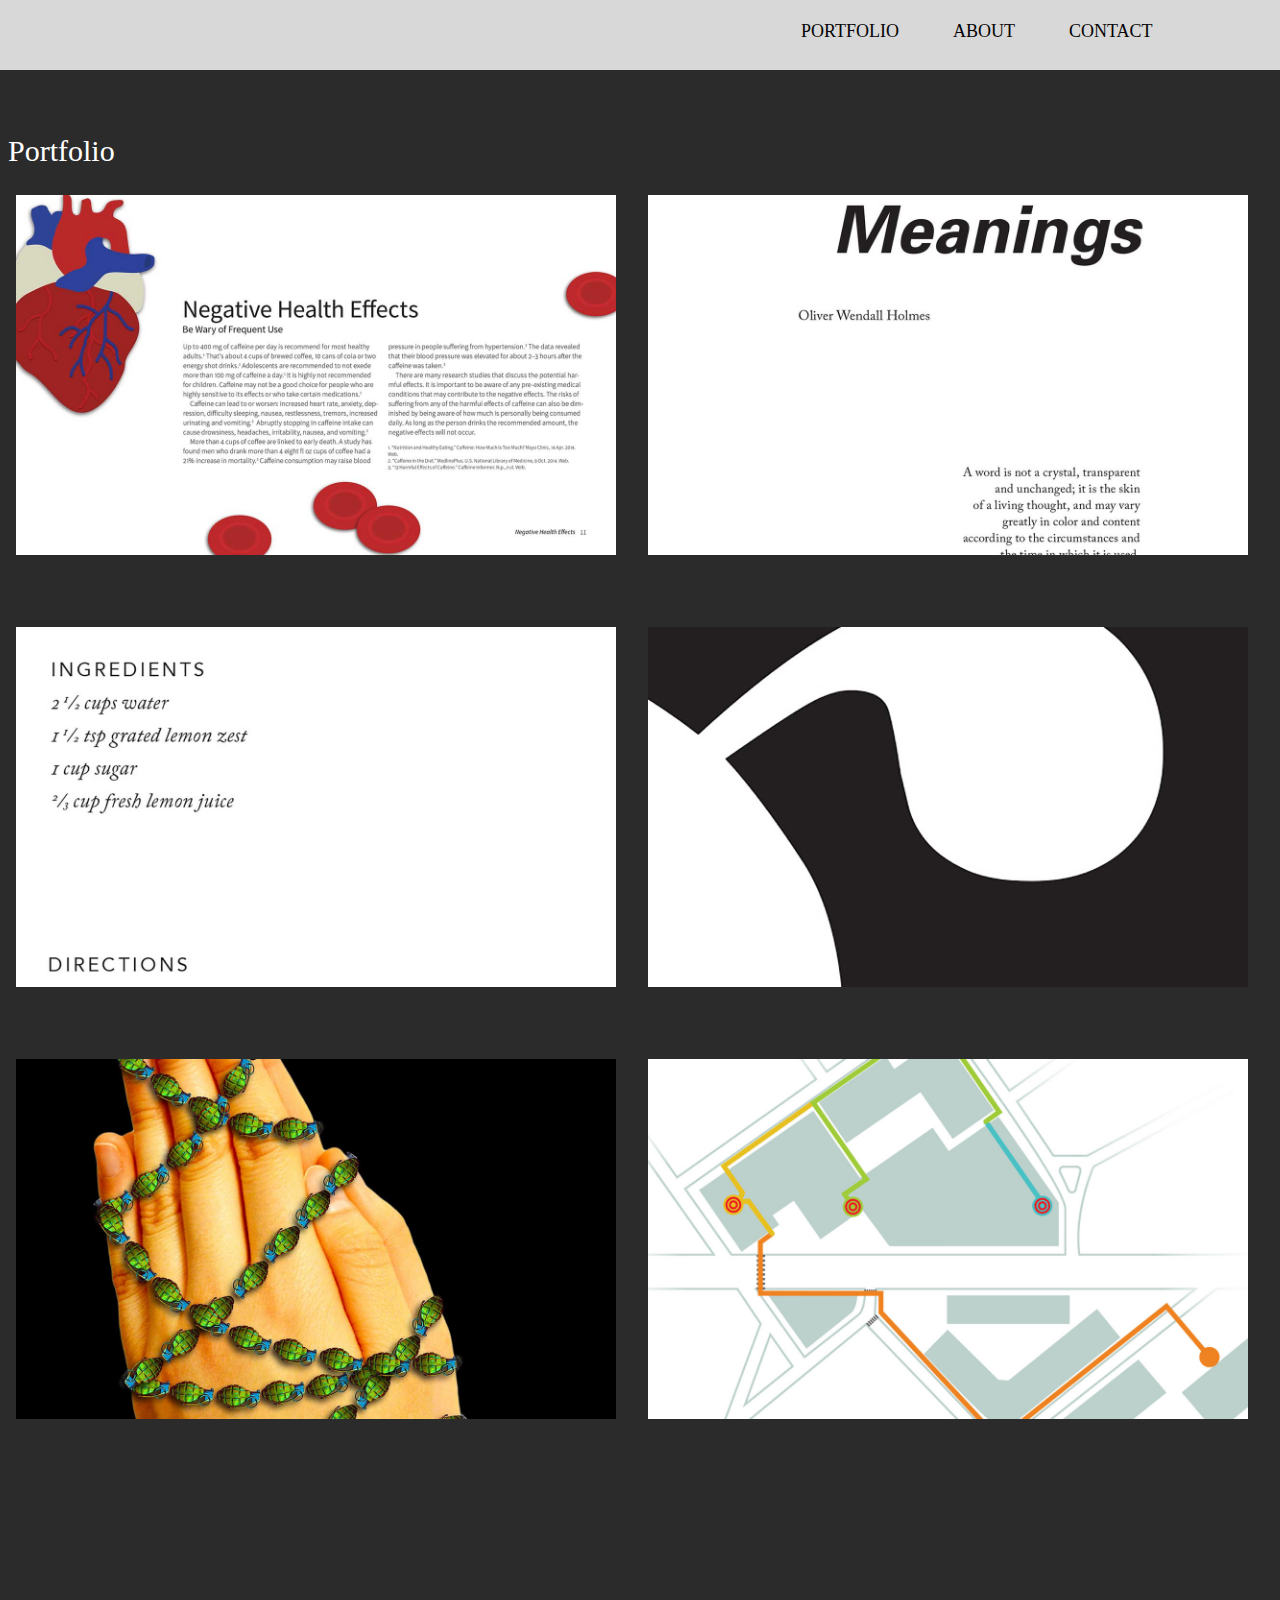
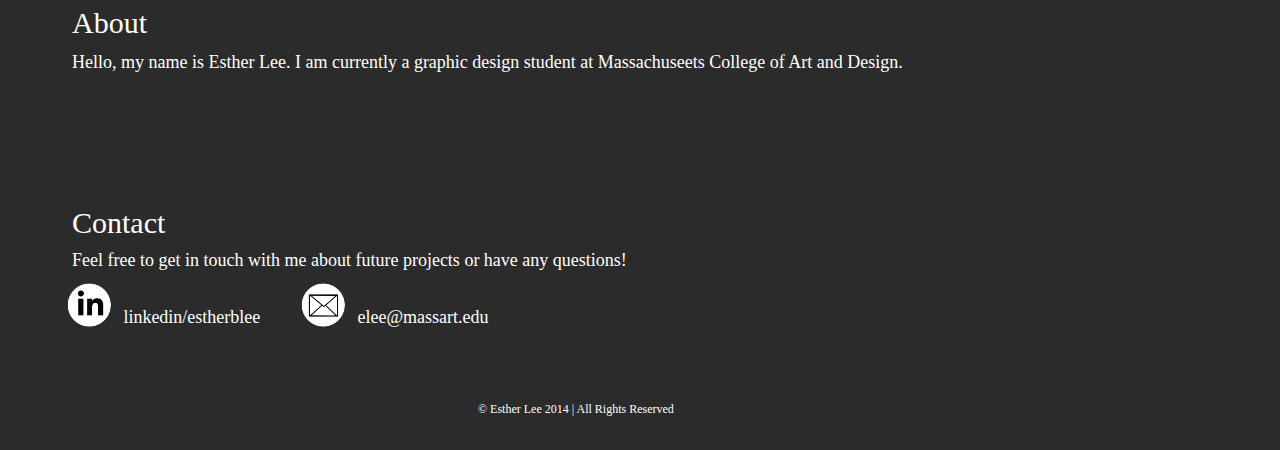
==== commit c3dc3f97: "added stuff" ====
--- a/final/index.html
+++ b/final/index.html
@@ -65,72 +65,67 @@
 	</div>
 
 
-
 <div class="work">
 	<h1>
   		Portfolio
    	</h1>
-	  <div class="outer">
-		
-		<img class="d1" src="work/booklet.jpg" alt="booklet">
-		<div class="contenthover">
-		    <h2>Ten Things You Should Know About Caffeine</h2>
-		    <p>Accordian style book </p>
-		    <p><a href="#" class="mybutton">More Info</a></p>
-		</div>
-	</div>	
-		
-	<div class="outer">	
-		<img class="d1" src="work/hierarchy.jpg" alt="hierarchy">
-		<div class="contenthover">
-		    <h2>Hierarychy</h2>
-		    <p>Five Pages with Belly Band </p>
-		    <p><a href="#" class="mybutton">More Info</a></p>
-		</div>
-	</div>
-  	
-	<div class="outer">	
-		<img class="d1" src="work/recipe.jpg" alt="recipe">
-		<div class="contenthover">
-		    <h2>10 Lemon Recipes</h2>
-		    <p>Typographic Recipes</p>
-		    <p><a href="#" class="mybutton">More Info</a></p>
-		</div>
-	</div>       
-  			
-	<div class="outer">	
-		<img class="d1" src="work/letterform.jpg" alt="letterform">
-		<div class="contenthover">
-		    <h2>Combination Letterforms</h2>
-		    <p>Letterform exploration</p>
-		    <p><a href="#" class="mybutton">More Info</a></p>
-		</div>
-	</div>     			
+
+<ul class="photo-grid">
 	
-	<div class="outer">	
-		<img class="d1" src="work/opposites.jpg" alt="opposites">
-		<div class="contenthover">
-		    <h2>Violent and Peaceful</h2>
-		    <p>Set of oppositie posters</p>
-		    <p><a href="#" class="mybutton">More Info</a></p>
-		</div>
-	</div> 			
-			
-			
-	<div class="outer">	
-		<img class="d1" src="work/map.jpg" alt="map">
-		<div class="contenthover">
-		    <h2>Violent and Peaceful</h2>
-		    <p>Set of oppositie posters</p>
-		    <p><a href="#" class="mybutton">More Info</a></p>
-		</div>
-	</div> 			
-						
+	<li>
+			<figure>
+				<img src="work/booklet.jpg" alt="booklet">
+				<figcaption><p><a href="booklet.html">Ten Things You Should Know About Coffee Booklet</a></p></figcaption>
+			</figure>
+
+	</li>
+	
+	<li>
+			<figure>
+				<img src="work/hierarchy.jpg" alt="hierarchy">
+				<figcaption><p><a href="hierarchy.html">Five Hierarchy Pages</a></p></figcaption>
+			</figure>
+
+	</li>
+	
+	<li>
+			<figure>
+				<img src="work/recipe.jpg" alt="recipe">
+				<figcaption><p><a href="recipe.html">Typographic Recipes</a></p></figcaption>
+			</figure>
+
+	</li>
+
+	<li>
+			<figure>
+				<img src="work/letterform.jpg" alt="letterform">
+				<figcaption><p><a href="letterform.html">Combination Letterform</a></p></figcaption>
+			</figure>
+
+	</li>
+	
+	<li>
+			<figure>
+				<img src="work/opposites.jpg" alt="opposites">
+				<figcaption><p><a href="opposites.html">Opposite Posters</a></p></figcaption>
+			</figure>
+
+	</li>
+	
+	<li>
+			<figure>
+				<img src="work/map.jpg" alt="map">
+				<figcaption><p><a href="map.html">Treehouse to President's Gallery Map</a></p></figcaption>
+			</figure>
+
+	</li>
+	
 
 	
-	  
+</ul>
 
 </div>
+
 
 
 	<div id="about">
@@ -176,14 +171,6 @@
 </footer>
 
 
-<script src="http://ajax.googleapis.com/ajax/libs/jquery/1.10.2/jquery.min.js"></script> 
-<script src="hover/jquery.contenthover.js"></script> 
-<script>
-$('.d1').contenthover({
-    overlay_background:'#000',
-    overlay_opacity:0.8
-});
-</script>
 
 
   </body>
--- a/final/style.css
+++ b/final/style.css
@@ -80,13 +80,6 @@
 	color: #FFFFFF;
 }
 
-footer {
-	width: 100%;
-	height:50px;
-	padding:5px;
-	background-color: #FFFFFF;
-	
-}
 
 
 a {
@@ -106,6 +99,7 @@
 	padding:10px;
 	top:0px;
 	opacity: .9;
+	z-index: 200;
 
 }
 
@@ -157,29 +151,150 @@
 }
 
 
+ img {
+	width:600px;
+	height:400px;
+	float:left;
+	margin: 0 auto;
+	
+}
+
+
+.photo-grid {
+	margin: .5em auto;
+	max-width: 1300px;
+	text-align: center;
+}
+ 
+.photo-grid li {
+	border: 0px solid;
+	display: inline-block;
+	margin: .5em;
+	width: 600px;
+	height:400px;
+}
+ 
+.photo-grid img {
+	display: block;
+	height: 400;
+	width:600px;
+	max-width: 100%;
+}
+ 
+.photo-grid figure {
+	height: 400px;
+	overflow: hidden;
+	position: relative;
+	width: 600px;
+}
+ 
+.photo-grid figcaption {
+	background: rgba(0,0,0,0.8);
+	color: white;
+	display: table;
+	height: 100%;
+	width:100%;
+	left: 0;
+	opacity: 0;
+	position: absolute;
+	right: 0;
+	top: 0;
+	z-index: 100;
+}
+ 
+.photo-grid figcaption p {
+	display: table-cell;
+	font-size: 1.5em;
+	position: relative;
+	top: -40px;
+	width: 289px;
+	vertical-align: middle;
+}
+
+.photo-grid li:hover figcaption {
+	opacity: 1;
+}
+
+
+.photo-grid img {
+	display: block;
+	height: auto;
+	-webkit-transition: all 300ms;
+	-moz-transition: all 300ms;
+	transition: all 300ms;
+	max-width: 100%;
+}
+ 
+.photo-grid li:hover img {
+	-webkit-transform: scale(1.4);
+	-moz-transform: scale(1.4);
+	transform: scale(1.4);
+}
+
+
+.photo-grid figcaption p {
+	display: table-cell;
+	font-size: 1.5em;
+	position: relative;
+	top: -40px;
+	width: 289px;
+	-webkit-transition: all 300ms ease-out;
+	-moz-transition: all 300ms ease-out;
+	transition: all 300ms ease-out;
+	vertical-align: middle;
+}
+ 
+.photo-grid li:hover figcaption p {
+	-moz-transform: translateY(40px);
+	-webkit-transform: translateY(40px);
+	transform: translateY(40px);
+}
+
+.photo-grid figcaption {
+	background: rgba(0,0,0,0.8);
+	color: white;
+	display: table;
+	height: 100%;
+	left: 0;
+	opacity: 0;
+	position: absolute;
+	right: 0;
+	top: 0;
+	-webkit-transition: all 300ms;
+	-moz-transition: all 300ms;
+	transition: all 300ms;
+	-webkit-transition-delay: 100ms;
+	-moz-transition-delay: 100ms;
+	transition-delay: 100ms;
+	z-index: 100;
+}
+view raw
+
 
 
 #about {
 	width:100%;
 	height:110px;
-	padding:5px;
-	background-color: #FFFFFF;
+	padding:2px;
+	margin:3px;
 
 }
 
 #about p {
-	color: #000000;
+	color: #fff;
+	line-height: 23px;
 }
 
 
 #about h1 {
-	color: #000000;
+	color: #fff;
 }
 
 #aboutstuff {
 	position:absolute;
-	top:1550px;
-	left:5%;
+	top:1600px;
+	left:5%;
+	width:900px;
 }
 
 #contact {
@@ -189,9 +304,10 @@
 }
 
 
+
 #contactstuff {
 	position:absolute;
-	top:1700px;
+	top:1800px;
 	left:5%;
 }
 
@@ -216,6 +332,7 @@
 	width:50px;
 	height:50px;
 	position:absolute;
+	left:41%;
 	top:80px;
 }
 
@@ -224,12 +341,22 @@
 	width:50px;
 	height:50px;
 	position:absolute;
-	left:41%;
 	top:80px;
+
+}
+
+
+footer {
+	position: absolute;
+	top:1990px;
+	width: 100%;
+	height:50px;
+	padding:5px;
+	
 }
 
 #rights p {
-	color: #000000;
+	color: #fff;
 	font-size:12px;
 }
 
@@ -237,63 +364,56 @@
 #rights {
 	height:35px;
 	width:350px;
-	position:absolute;
-	top:1995px;
-	left:5%;
-	top:1880px;
-}
-
-
-
-
-.outer {
-	width:40%;
-	float:left;
-	margin: 10px 10px;
-}
-
-.outer img {
-	width: 600px;
-	height: 400px;
-	margin: 0px 80px 50px 0px;
-	
-}
-
-
-
-.contenthover { 
-	padding:20px 20px 10px 20px;
-	color:#fff;
-
- }
-
-.contenthover h2 {
-	color:#fff;
-	font-size:30px; 
-	margin:0 0 10px 0; 
-	line-height:1.4em; 
-	padding:0;
-
-}
-
-.contenthover a { 
-	color:#fff; 
-}
-
-.contenthover p { 
-	margin:0 0 10px 0; 
-	line-height:1.4em; 
-	padding:0; }
-
-.contenthover a.mybutton { 
-	display:block; 
-	float:left; 
-	padding:5px 10px; 
-	background:#3c9632; 
-	color:#fff; 
-	-moz-border-radius: 4px; 
-	-webkit-border-radius: 4px; 
-	border-radius: 4px; }
-	
-a.mybutton:hover { background:#34742d }
-
+	margin: 0 auto;
+	display:block;
+}
+
+
+
+
+
+.cotainerone {
+	position:absolute;
+	left:5%;
+	top:60px;
+	width:100%;	
+	padding:3px;
+	margin:2px;	
+	
+}
+
+.wrap {
+	position:absolute;
+	left:5%;
+	width:90%;	
+	padding:3px;
+	margin:2px;	
+	top:120px;
+	
+}
+
+
+#images {
+	position:absolute;
+	top:200px;
+	left:5%;
+	width:1300px;
+	height:800px;
+	padding:3px;
+	
+}
+
+
+#images img{
+	width:600px;
+	height:360px;
+	margin:3px;
+	padding:3px;
+}
+
+.back {
+	position:absolute;
+	left:5%;
+	top:960px;
+	
+}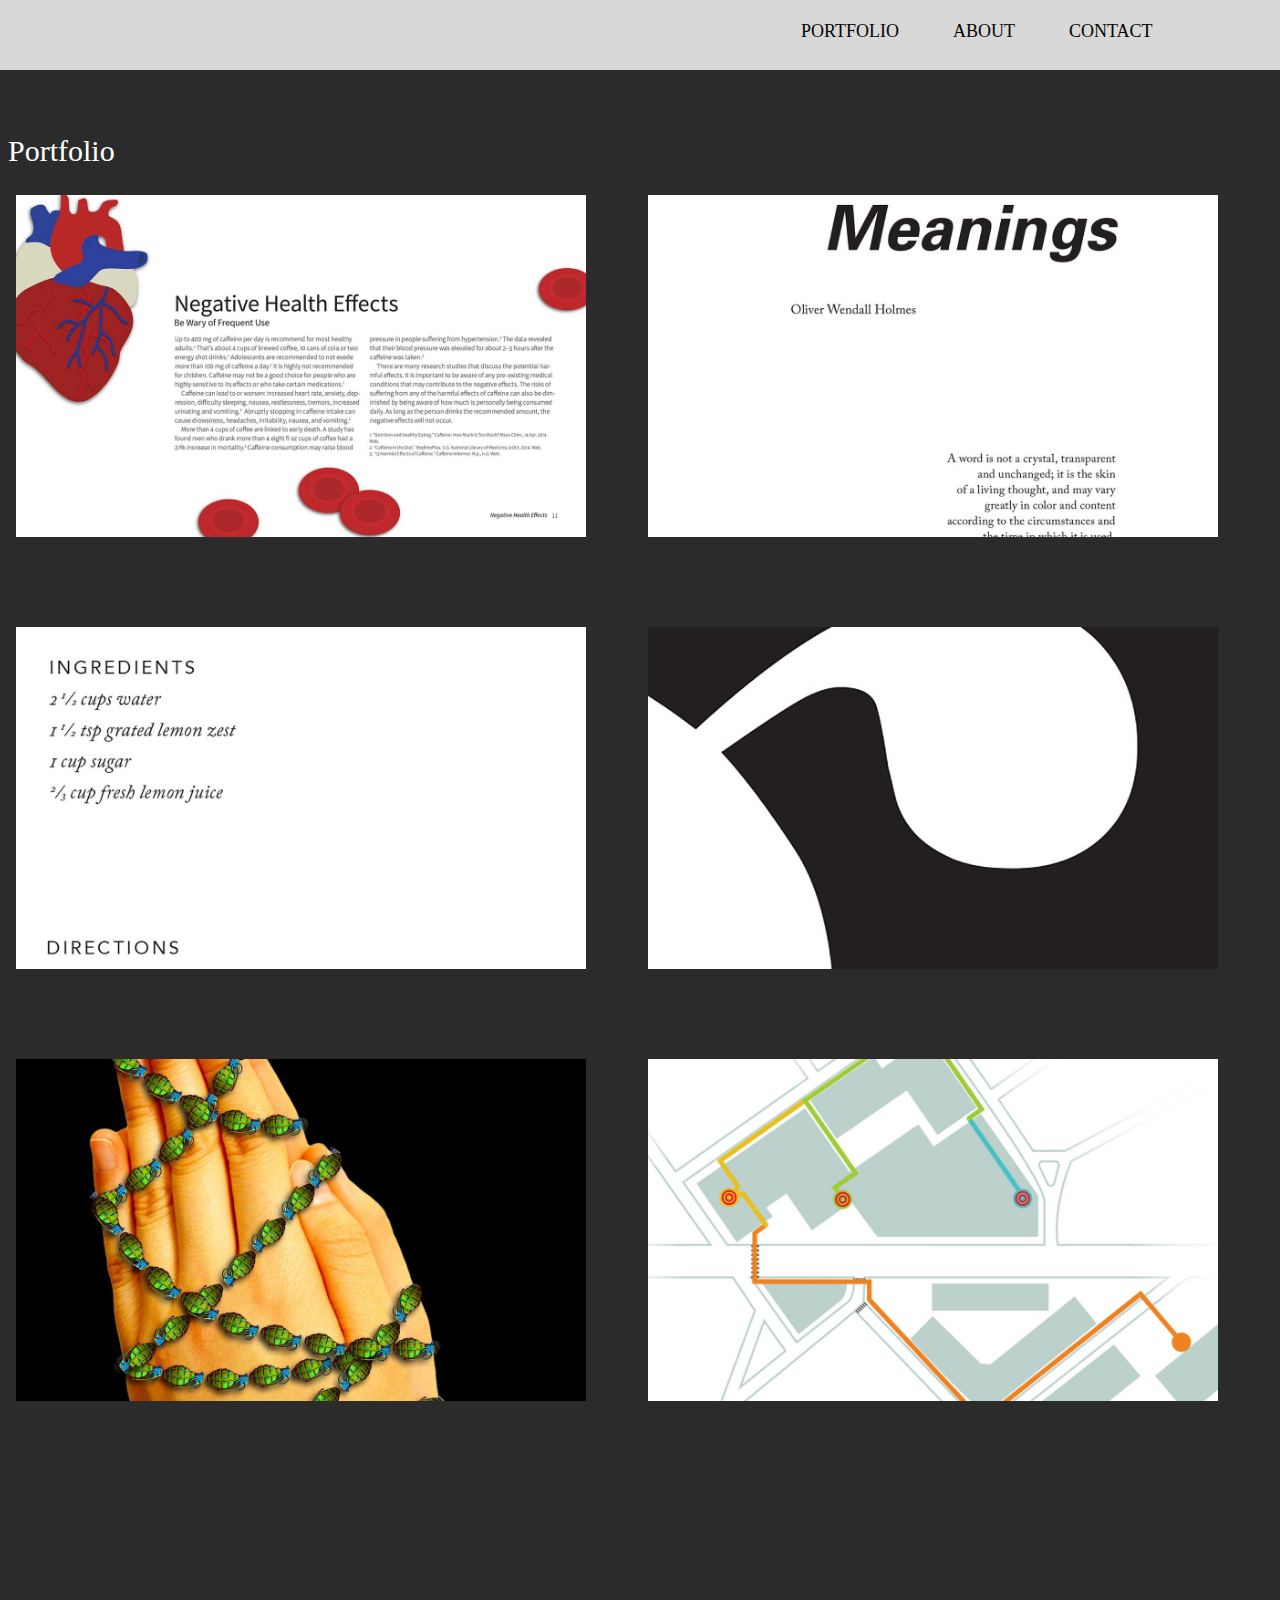
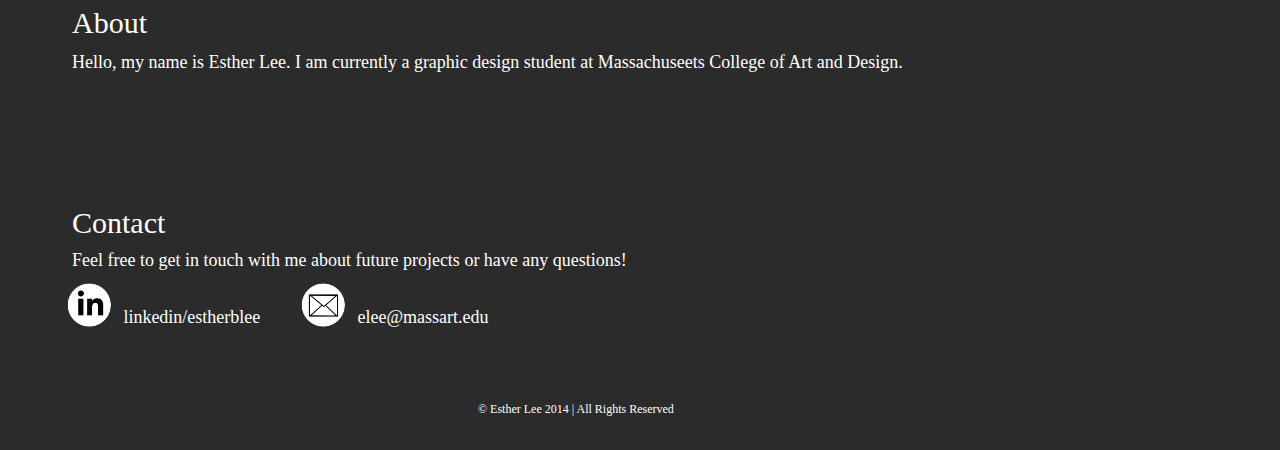
==== commit 3af9837c: "yay" ====
--- a/final/index.html
+++ b/final/index.html
@@ -75,7 +75,7 @@
 	<li>
 			<figure>
 				<img src="work/booklet.jpg" alt="booklet">
-				<figcaption><p><a href="booklet.html">Ten Things You Should Know About Coffee Booklet</a></p></figcaption>
+				<figcaption><p><a href="booklet.html">Ten Things You Should Know About Caffeine</a></p></figcaption>
 			</figure>
 
 	</li>
--- a/final/style.css
+++ b/final/style.css
@@ -176,7 +176,7 @@
  
 .photo-grid img {
 	display: block;
-	height: 400;
+	height: 400px;
 	width:600px;
 	max-width: 100%;
 }
@@ -185,7 +185,7 @@
 	height: 400px;
 	overflow: hidden;
 	position: relative;
-	width: 600px;
+	width: 95%;
 }
  
 .photo-grid figcaption {
@@ -416,4 +416,22 @@
 	left:5%;
 	top:960px;
 	
+}
+
+
+@media screen and (max-width:700px) {
+  .work { float:none; width:30%; margin:0 1%;}
+  #menu { float:none; width:30%; margin:0 1%; }  
+  .photo-grid { float:none; width:70%; margin:0 1%; } 
+  #about { float:none; width:30%; margin:0 1%; } 
+  nav {  width:90%; margin:0 1%; }
+  #menu li { float:none; font-size:20px; line-height:5px; }
+  
+  #emailicon { float:none; width:30%; margin:0 1%; }   
+  #linkicon { width:20px; height:20px; } 
+  
+  h1 { font-size:20px; }
+  img { max-width:70%; }
+  p { font-size:13px; width:350px;}
+  
 }